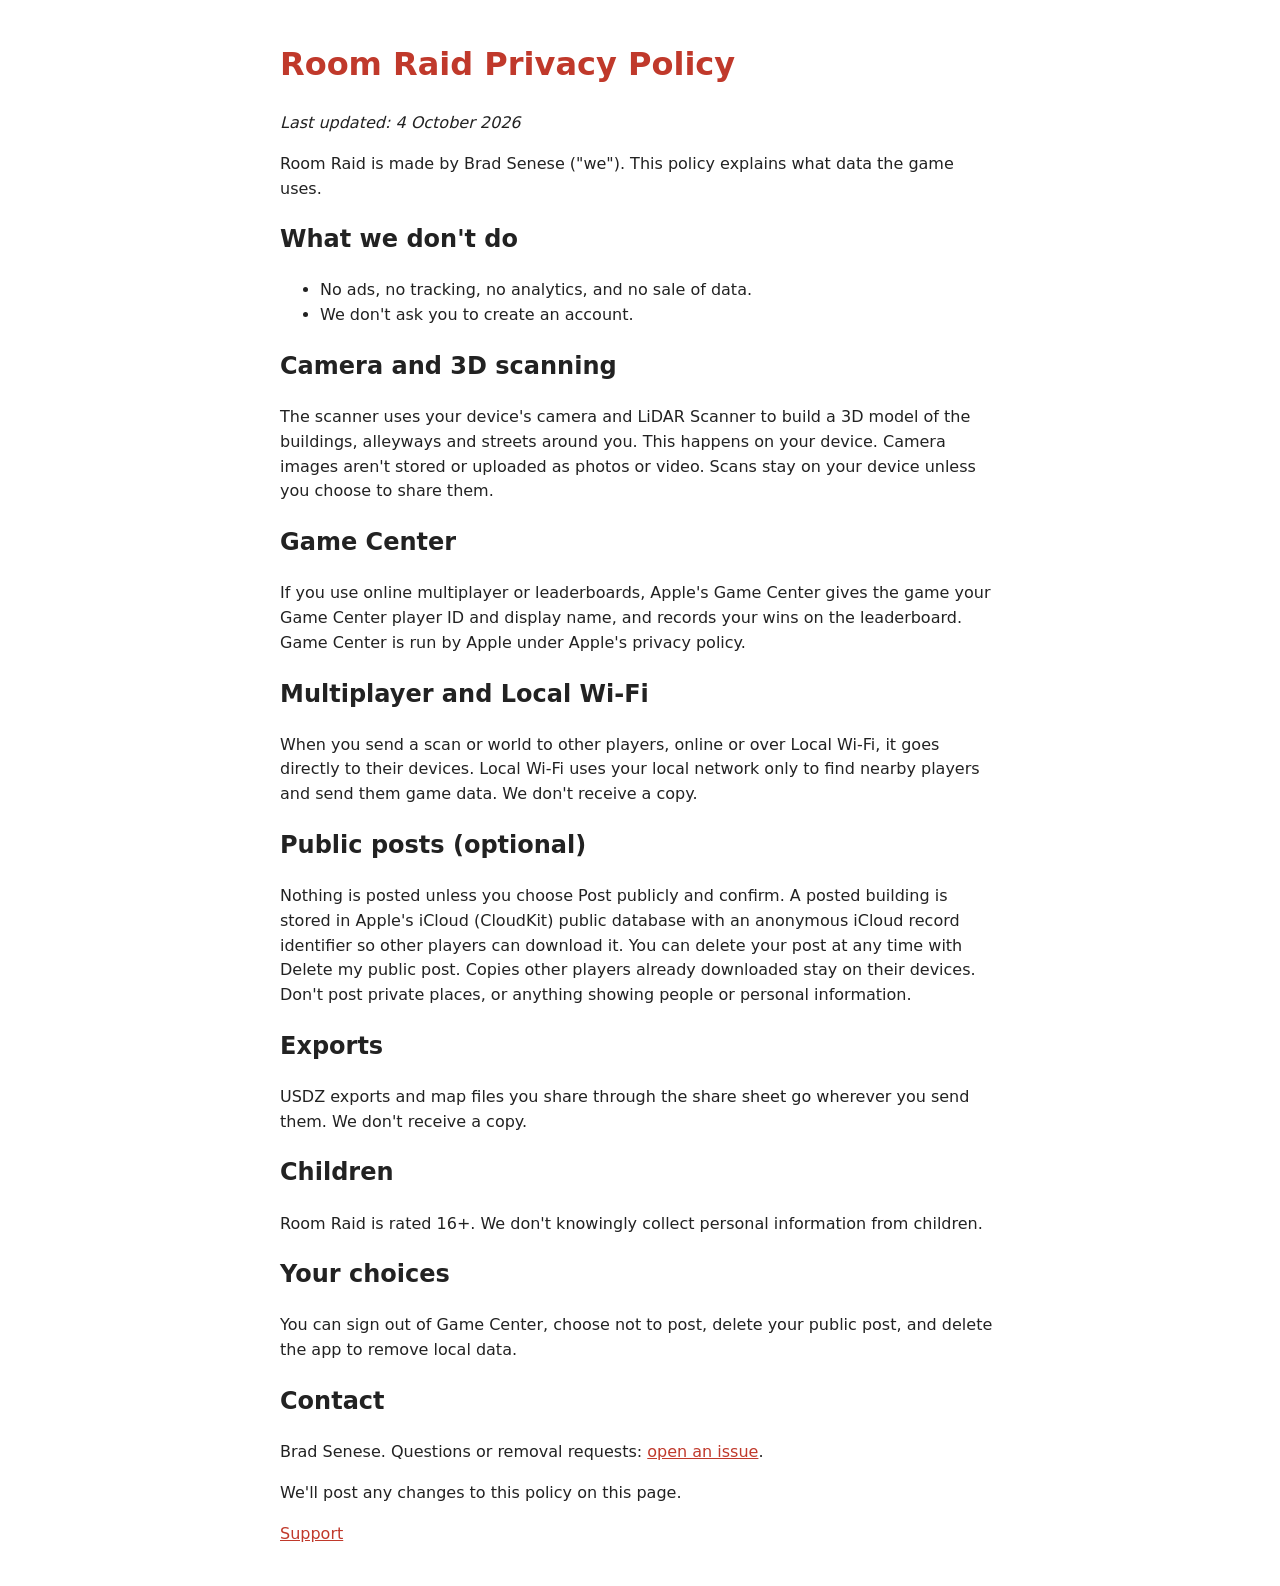
==== privacy.html @ 1f490b37 "Room Raid support and privacy pages" ====
<!doctype html><html lang="en"><head><meta charset="utf-8"><meta name="viewport" content="width=device-width,initial-scale=1"><title>Room Raid Privacy Policy</title><link rel="stylesheet" href="style.css"></head><body>
<h1>Room Raid Privacy Policy</h1>
<p><i>Last updated: 4 October 2026</i></p>
<p>Room Raid is made by Brad Senese ("we"). This policy explains what data the game uses.</p>
<h2>What we don't do</h2>
<ul><li>No ads, no tracking, no analytics, and no sale of data.</li><li>We don't ask you to create an account.</li></ul>
<h2>Camera and 3D scanning</h2>
<p>The scanner uses your device's camera and LiDAR Scanner to build a 3D model of the buildings, alleyways and streets around you. This happens on your device. Camera images aren't stored or uploaded as photos or video. Scans stay on your device unless you choose to share them.</p>
<h2>Game Center</h2>
<p>If you use online multiplayer or leaderboards, Apple's Game Center gives the game your Game Center player ID and display name, and records your wins on the leaderboard. Game Center is run by Apple under Apple's privacy policy.</p>
<h2>Multiplayer and Local Wi-Fi</h2>
<p>When you send a scan or world to other players, online or over Local Wi-Fi, it goes directly to their devices. Local Wi-Fi uses your local network only to find nearby players and send them game data. We don't receive a copy.</p>
<h2>Public posts (optional)</h2>
<p>Nothing is posted unless you choose Post publicly and confirm. A posted building is stored in Apple's iCloud (CloudKit) public database with an anonymous iCloud record identifier so other players can download it. You can delete your post at any time with Delete my public post. Copies other players already downloaded stay on their devices. Don't post private places, or anything showing people or personal information.</p>
<h2>Exports</h2>
<p>USDZ exports and map files you share through the share sheet go wherever you send them. We don't receive a copy.</p>
<h2>Children</h2>
<p>Room Raid is rated 16+. We don't knowingly collect personal information from children.</p>
<h2>Your choices</h2>
<p>You can sign out of Game Center, choose not to post, delete your public post, and delete the app to remove local data.</p>
<h2>Contact</h2>
<p>Brad Senese. Questions or removal requests: <a href="https://github.com/bradsenese-ai/room-raid-support/issues/new">open an issue</a>.</p>
<p>We'll post any changes to this policy on this page.</p>
<p><a href="index.html">Support</a></p></body></html>
---- style.css ----
body{font-family:-apple-system,system-ui,Helvetica,Arial,sans-serif;max-width:720px;margin:40px auto;padding:0 20px;line-height:1.55;color:#222}h1{color:#c0392b}a{color:#c0392b}footer{margin-top:40px;font-size:.9em;color:#777}
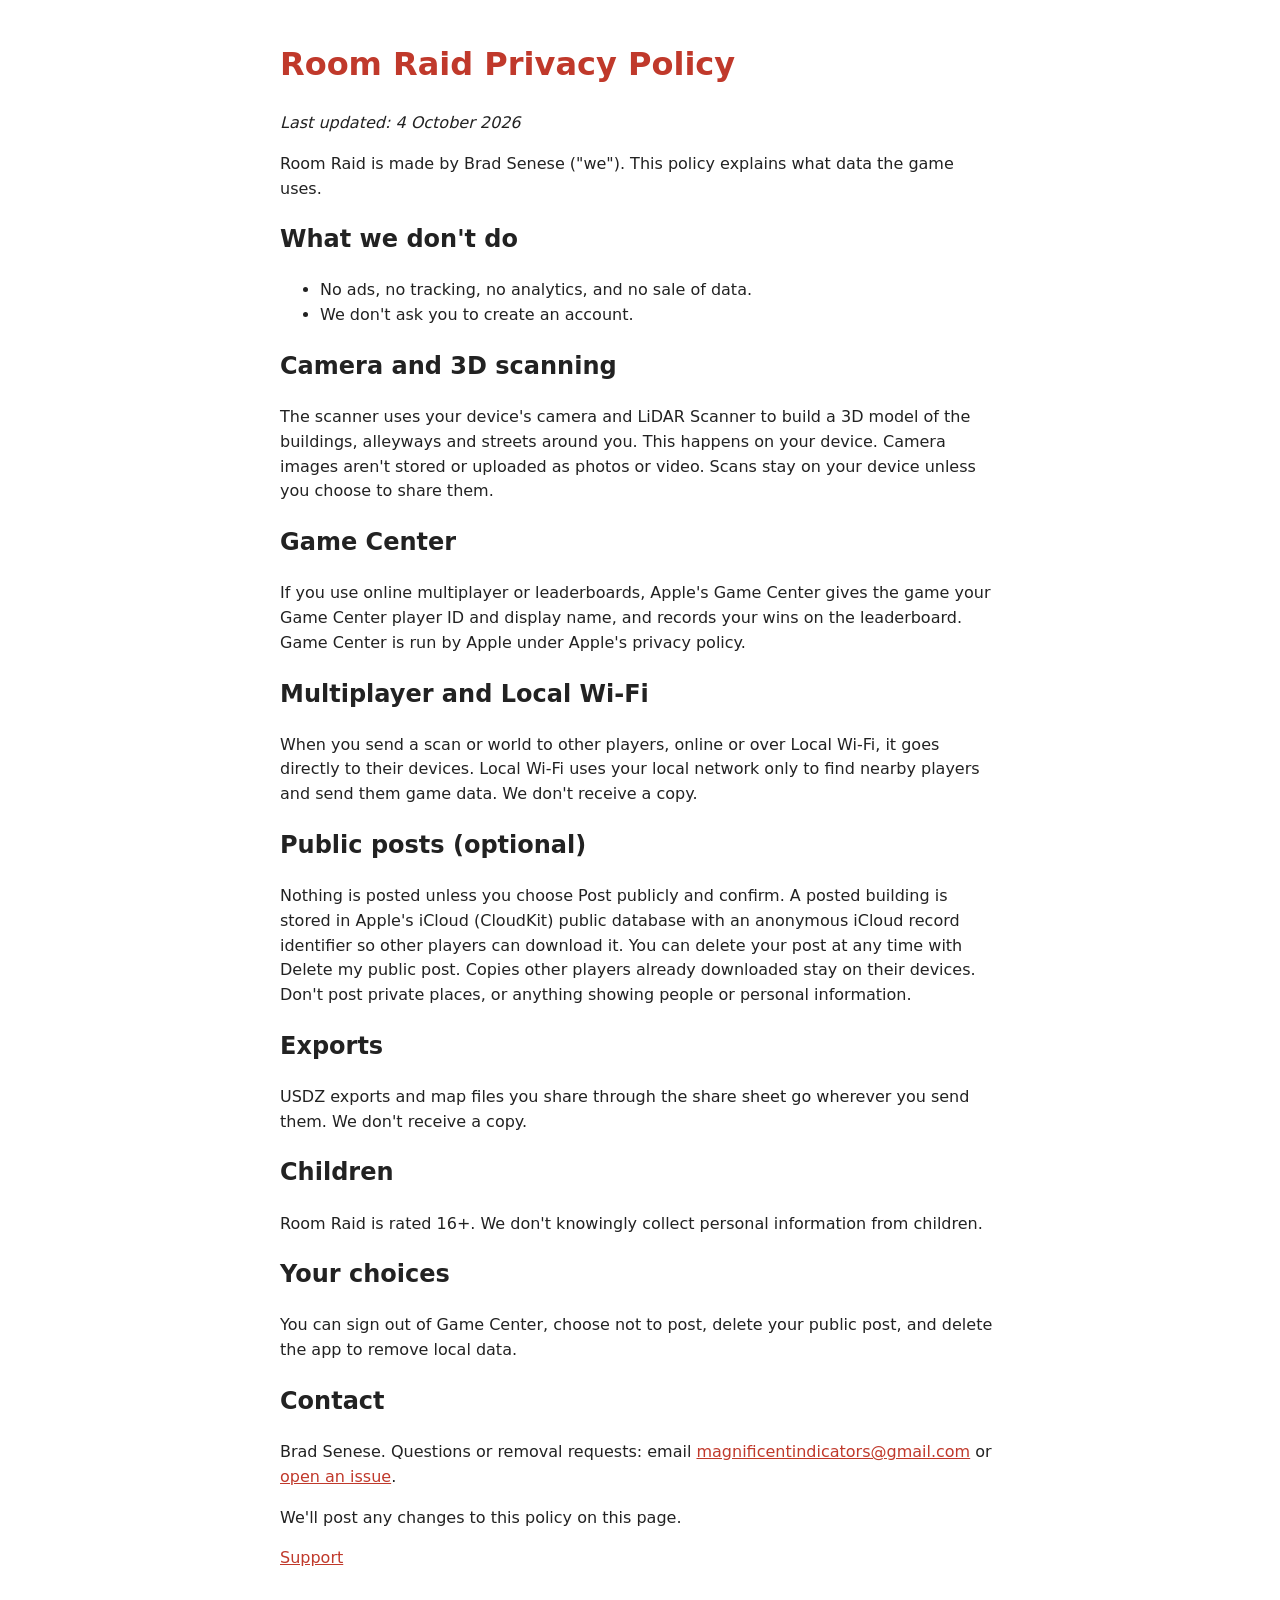
==== commit a8bc4f46: "Add contact email" ====
--- a/privacy.html
+++ b/privacy.html
@@ -19,6 +19,6 @@
 <h2>Your choices</h2>
 <p>You can sign out of Game Center, choose not to post, delete your public post, and delete the app to remove local data.</p>
 <h2>Contact</h2>
-<p>Brad Senese. Questions or removal requests: <a href="https://github.com/bradsenese-ai/room-raid-support/issues/new">open an issue</a>.</p>
+<p>Brad Senese. Questions or removal requests: email <a href="mailto:magnificentindicators@gmail.com">magnificentindicators@gmail.com</a> or <a href="https://github.com/bradsenese-ai/room-raid-support/issues/new">open an issue</a>.</p>
 <p>We'll post any changes to this policy on this page.</p>
 <p><a href="index.html">Support</a></p></body></html>
